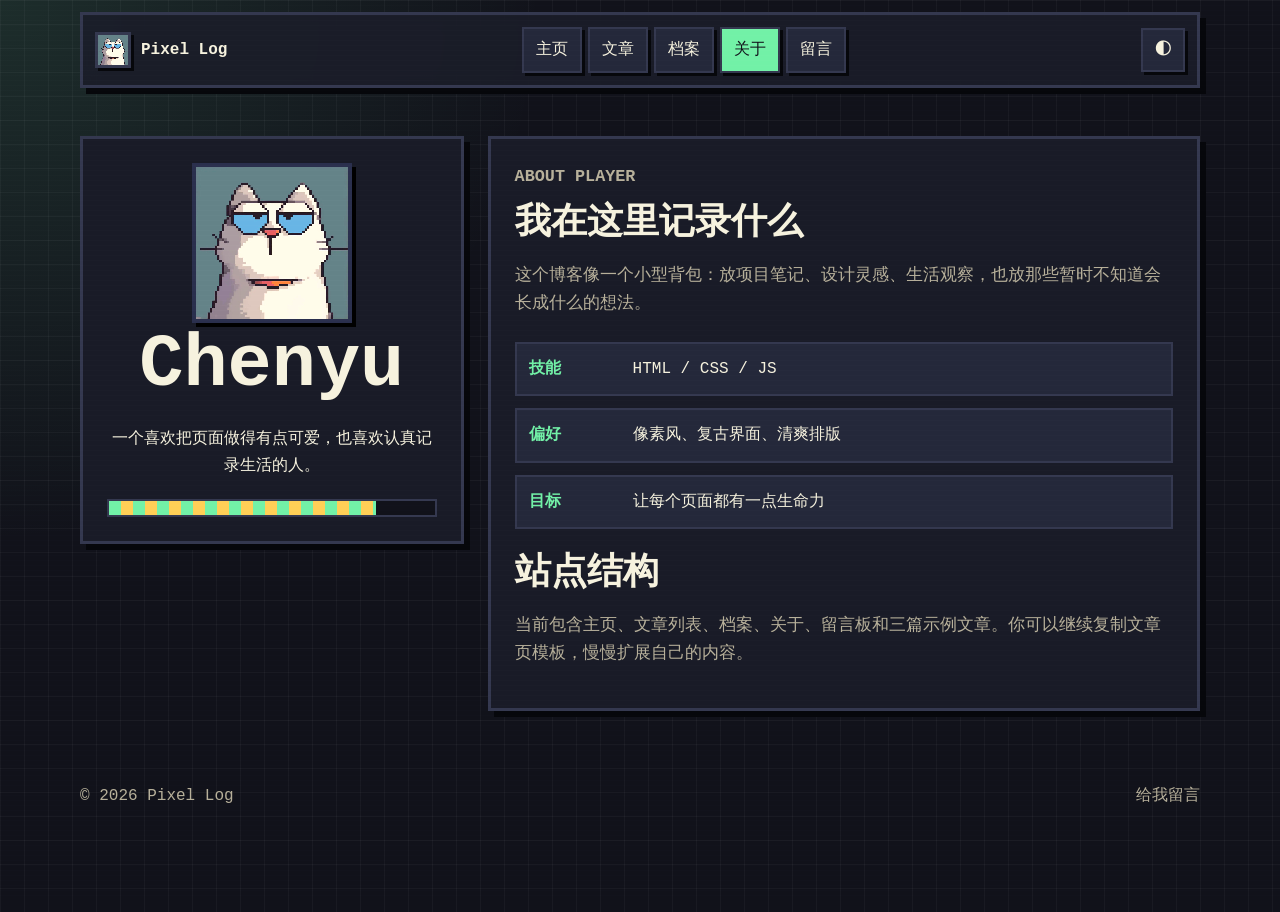
==== about.html @ 26601e98 "Initial pixel blog" ====
<!doctype html>
<html lang="zh-CN">
  <head>
    <meta charset="utf-8">
    <meta name="viewport" content="width=device-width, initial-scale=1">
    <title>关于 | Pixel Log</title>
    <meta name="description" content="关于 Pixel Log 作者的页面。">
    <link rel="icon" type="image/jpeg" href="assets/img/my.jpg">
    <link rel="stylesheet" href="assets/css/style.css">
  </head>
  <body data-page="about">
    <div class="scanline" aria-hidden="true"></div>
    <header class="site-header">
      <a class="brand" href="index.html" aria-label="回到首页">
        <span class="brand-icon"><img src="assets/img/my.jpg" alt=""></span>
        <span>Pixel Log</span>
      </a>
      <nav class="main-nav" aria-label="主导航">
        <a href="index.html">主页</a>
        <a href="posts.html">文章</a>
        <a href="archive.html">档案</a>
        <a href="about.html">关于</a>
        <a href="guestbook.html">留言</a>
      </nav>
      <button class="icon-button" type="button" data-theme-toggle aria-label="切换主题" title="切换主题">◐</button>
    </header>

    <main>
      <section class="about-layout">
        <aside class="player-card">
          <img class="avatar pixel-avatar large" src="assets/img/my.jpg" alt="个人头像">
          <h1>Chenyu</h1>
          <p>一个喜欢把页面做得有点可爱，也喜欢认真记录生活的人。</p>
          <div class="meter" aria-label="创作能量"><span style="width: 82%"></span></div>
        </aside>
        <div class="about-copy">
          <p class="eyebrow">ABOUT PLAYER</p>
          <h2>我在这里记录什么</h2>
          <p>这个博客像一个小型背包：放项目笔记、设计灵感、生活观察，也放那些暂时不知道会长成什么的想法。</p>
          <div class="inventory">
            <div><strong>技能</strong><span>HTML / CSS / JS</span></div>
            <div><strong>偏好</strong><span>像素风、复古界面、清爽排版</span></div>
            <div><strong>目标</strong><span>让每个页面都有一点生命力</span></div>
          </div>
          <h2>站点结构</h2>
          <p>当前包含主页、文章列表、档案、关于、留言板和三篇示例文章。你可以继续复制文章页模板，慢慢扩展自己的内容。</p>
        </div>
      </section>
    </main>

    <footer class="site-footer">
      <span>© 2026 Pixel Log</span>
      <span><a href="guestbook.html">给我留言</a></span>
    </footer>
    <script src="assets/js/main.js" defer></script>
  </body>
</html>
---- assets/css/style.css ----
:root {
  color-scheme: dark;
  --bg: #11121a;
  --panel: #1b1d2a;
  --panel-2: #24283a;
  --text: #f6f2de;
  --muted: #b7b09a;
  --line: #34384f;
  --accent: #72f1a7;
  --accent-2: #ffcf56;
  --accent-3: #ff6f91;
  --accent-4: #6ed3ff;
  --shadow: #06070b;
  --max: 1120px;
}

:root[data-theme="light"] {
  color-scheme: light;
  --bg: #f5f0df;
  --panel: #fff8df;
  --panel-2: #ece4c7;
  --text: #17171f;
  --muted: #5d5a50;
  --line: #292c3d;
  --accent: #168f58;
  --accent-2: #c77b10;
  --accent-3: #d93f63;
  --accent-4: #1677a6;
  --shadow: #c8bd98;
}

* {
  box-sizing: border-box;
}

html {
  scroll-behavior: smooth;
}

body {
  min-height: 100vh;
  margin: 0;
  color: var(--text);
  font-family: "Courier New", "PingFang SC", "Microsoft YaHei", monospace;
  line-height: 1.65;
  background:
    linear-gradient(90deg, rgba(255, 255, 255, 0.035) 1px, transparent 1px),
    linear-gradient(rgba(255, 255, 255, 0.035) 1px, transparent 1px),
    radial-gradient(circle at top left, rgba(114, 241, 167, 0.12), transparent 34rem),
    var(--bg);
  background-size: 24px 24px, 24px 24px, auto, auto;
}

a {
  color: inherit;
  text-decoration: none;
}

a:hover {
  color: var(--accent);
}

img {
  display: block;
  max-width: 100%;
}

button,
input,
textarea {
  font: inherit;
}

::selection {
  color: #11121a;
  background: var(--accent);
}

.scanline {
  position: fixed;
  inset: 0;
  z-index: 20;
  pointer-events: none;
  background: repeating-linear-gradient(
    to bottom,
    rgba(255, 255, 255, 0.035),
    rgba(255, 255, 255, 0.035) 1px,
    transparent 1px,
    transparent 5px
  );
  mix-blend-mode: soft-light;
}

.site-header,
.site-footer,
main {
  width: min(var(--max), calc(100% - 32px));
  margin-inline: auto;
}

.site-header {
  position: sticky;
  top: 12px;
  z-index: 10;
  display: grid;
  grid-template-columns: auto 1fr auto;
  gap: 16px;
  align-items: center;
  min-height: 72px;
  margin-top: 12px;
  padding: 12px;
  border: 3px solid var(--line);
  background: color-mix(in srgb, var(--panel) 90%, transparent);
  box-shadow: 6px 6px 0 var(--shadow);
  backdrop-filter: blur(10px);
}

.brand,
.main-nav,
.hero-actions,
.tag-filters,
.site-footer {
  display: flex;
  align-items: center;
}

.brand {
  gap: 10px;
  font-weight: 900;
  letter-spacing: 0;
}

.brand-icon {
  width: 36px;
  height: 36px;
  overflow: hidden;
  border: 3px solid var(--line);
  background: var(--accent-2);
  box-shadow: 3px 3px 0 var(--shadow);
}

.brand-icon img,
.pixel-avatar {
  width: 100%;
  height: 100%;
  object-fit: cover;
  image-rendering: pixelated;
  filter: saturate(1.15) contrast(1.12);
}

.main-nav {
  justify-content: center;
  gap: 6px;
  flex-wrap: wrap;
}

.main-nav a,
.chip,
.button,
.icon-button,
.link-button {
  min-height: 40px;
  border: 2px solid var(--line);
  color: var(--text);
  background: var(--panel-2);
  box-shadow: 3px 3px 0 var(--shadow);
  cursor: pointer;
  transition: transform 120ms ease, box-shadow 120ms ease, background 120ms ease;
}

.main-nav a {
  display: inline-flex;
  align-items: center;
  padding: 8px 12px;
}

.main-nav a.is-active,
.chip.is-active {
  color: #11121a;
  background: var(--accent);
}

.main-nav a:hover,
.button:hover,
.icon-button:hover,
.chip:hover,
.link-button:hover {
  transform: translate(2px, 2px);
  box-shadow: 1px 1px 0 var(--shadow);
}

.icon-button {
  width: 44px;
  height: 44px;
  padding: 0;
  font-weight: 900;
}

main {
  padding-block: 48px;
}

.hero {
  position: relative;
  display: grid;
  grid-template-columns: minmax(0, 1.2fr) minmax(280px, 0.8fr);
  gap: 28px;
  align-items: stretch;
  min-height: min(620px, calc(100vh - 220px));
  padding: clamp(28px, 5vw, 56px);
  overflow: hidden;
  border: 4px solid var(--line);
  background:
    linear-gradient(135deg, rgba(114, 241, 167, 0.18), transparent 40%),
    linear-gradient(315deg, rgba(255, 111, 145, 0.14), transparent 42%),
    var(--panel);
  box-shadow: 8px 8px 0 var(--shadow);
}

.pixel-grid {
  position: absolute;
  inset: auto 24px 24px auto;
  width: min(280px, 40vw);
  aspect-ratio: 1;
  opacity: 0.55;
  background:
    linear-gradient(90deg, var(--accent) 12px, transparent 12px) 0 0 / 48px 48px,
    linear-gradient(90deg, var(--accent-2) 12px, transparent 12px) 24px 24px / 48px 48px,
    linear-gradient(90deg, var(--accent-3) 12px, transparent 12px) 12px 12px / 48px 48px;
  mask-image: linear-gradient(135deg, transparent, #000 35%, #000 70%, transparent);
}

.hero-copy,
.profile-terminal,
.page-title,
.article,
.article-comments,
.player-card,
.about-copy,
.guestbook,
.toolbar,
.console-strip {
  position: relative;
  z-index: 1;
}

.hero-copy {
  align-self: center;
}

.eyebrow {
  margin: 0 0 12px;
  color: var(--accent-2);
  font-size: 0.78rem;
  font-weight: 900;
  letter-spacing: 0;
  text-transform: uppercase;
}

h1,
h2,
h3,
p {
  overflow-wrap: anywhere;
}

h1,
h2,
h3 {
  margin: 0;
  line-height: 1.18;
}

h1 {
  max-width: 12ch;
  font-size: clamp(2.25rem, 6.5vw, 4.6rem);
}

.page-title h1,
.article h1 {
  max-width: 16ch;
}

h2 {
  font-size: clamp(1.5rem, 3vw, 2.25rem);
}

h3 {
  font-size: 1.15rem;
}

.lead,
.page-title p,
.article > p,
.about-copy p {
  color: var(--muted);
  font-size: 1.05rem;
}

.no-break {
  white-space: nowrap;
}

.hero-actions {
  gap: 12px;
  flex-wrap: wrap;
  margin-top: 28px;
}

.button {
  display: inline-flex;
  align-items: center;
  justify-content: center;
  min-width: 128px;
  padding: 10px 16px;
  font-weight: 900;
}

.button.primary {
  color: #11121a;
  background: var(--accent);
}

.button.ghost {
  background: transparent;
}

.profile-terminal,
.player-card,
.about-copy,
.article,
.article-comments,
.message-form,
.message-item,
.post-card,
.console-box,
.toolbar,
.guestbook {
  border: 3px solid var(--line);
  background: color-mix(in srgb, var(--panel) 94%, black);
  box-shadow: 6px 6px 0 var(--shadow);
}

.profile-terminal {
  display: grid;
  grid-template-columns: 112px 1fr;
  gap: 18px;
  align-self: center;
  padding: 18px;
}

.avatar {
  width: 112px;
  height: 112px;
  border: 4px solid var(--line);
  background: var(--accent-2);
  box-shadow: 4px 4px 0 var(--shadow);
}

.avatar.large {
  width: 160px;
  height: 160px;
  margin-inline: auto;
}

.terminal-label,
.status-grid dt,
.search-box span,
.message-form span {
  margin: 0;
  color: var(--accent-4);
  font-size: 0.72rem;
  font-weight: 900;
  text-transform: uppercase;
}

.typing::after {
  content: "_";
  color: var(--accent);
  animation: blink 1s steps(2, end) infinite;
}

.status-grid {
  grid-column: 1 / -1;
  display: grid;
  grid-template-columns: repeat(3, 1fr);
  gap: 10px;
  margin: 0;
}

.status-grid div {
  padding: 10px;
  border: 2px solid var(--line);
  background: var(--panel-2);
}

.status-grid dd {
  margin: 2px 0 0;
  font-weight: 900;
}

.section {
  margin-top: 42px;
}

.two-col,
.console-strip,
.about-layout,
.guestbook {
  display: grid;
  grid-template-columns: minmax(220px, 0.7fr) minmax(0, 1.3fr);
  gap: 24px;
}

.post-list,
.post-grid {
  display: grid;
  gap: 18px;
}

.post-grid {
  grid-template-columns: repeat(3, minmax(0, 1fr));
}

.post-card {
  min-height: 230px;
  padding: 18px;
}

.post-card h2,
.post-card h3 {
  margin-block: 12px;
}

.post-card p,
.post-card time,
.article-meta {
  color: var(--muted);
}

.post-tag {
  display: inline-flex;
  min-height: 28px;
  align-items: center;
  padding: 2px 8px;
  border: 2px solid var(--line);
  color: #11121a;
  background: var(--accent-2);
  font-size: 0.78rem;
  font-weight: 900;
}

.console-strip {
  align-items: start;
  padding: 24px;
  border: 3px solid var(--line);
  background: var(--panel);
  box-shadow: 6px 6px 0 var(--shadow);
}

.console-box {
  padding: 18px;
  color: var(--accent);
}

.console-box p {
  margin: 6px 0;
}

.page-title {
  margin-bottom: 28px;
}

.page-title h1 {
  margin-bottom: 12px;
}

.toolbar {
  display: grid;
  grid-template-columns: minmax(220px, 1fr) auto;
  gap: 16px;
  align-items: end;
  margin-bottom: 24px;
  padding: 16px;
}

.search-box,
.message-form label {
  display: grid;
  gap: 8px;
}

input,
textarea {
  width: 100%;
  border: 2px solid var(--line);
  color: var(--text);
  background: var(--bg);
  outline: 0;
}

input {
  min-height: 44px;
  padding: 10px 12px;
}

textarea {
  min-height: 132px;
  resize: vertical;
  padding: 12px;
}

input:focus,
textarea:focus {
  border-color: var(--accent);
  box-shadow: 0 0 0 3px color-mix(in srgb, var(--accent) 30%, transparent);
}

.tag-filters {
  gap: 10px;
  flex-wrap: wrap;
}

.chip {
  min-width: 64px;
  padding: 8px 12px;
  font-weight: 900;
}

.empty-state {
  padding: 18px;
  border: 3px dashed var(--line);
  color: var(--muted);
}

.timeline {
  display: grid;
  gap: 18px;
}

.timeline article {
  position: relative;
  padding: 18px 18px 18px 34px;
  border-left: 6px solid var(--accent);
  background: color-mix(in srgb, var(--panel) 92%, transparent);
  box-shadow: 5px 5px 0 var(--shadow);
}

.timeline article::before {
  content: "";
  position: absolute;
  left: -14px;
  top: 24px;
  width: 18px;
  height: 18px;
  border: 3px solid var(--line);
  background: var(--accent-3);
}

.timeline time {
  color: var(--accent-2);
  font-weight: 900;
}

.progress-track {
  position: sticky;
  top: 98px;
  z-index: 5;
  height: 10px;
  margin-bottom: 24px;
  border: 2px solid var(--line);
  background: var(--panel-2);
}

.progress-track span {
  display: block;
  width: 0;
  height: 100%;
  background: linear-gradient(90deg, var(--accent), var(--accent-2), var(--accent-3));
}

.about-layout {
  align-items: start;
}

.player-card,
.about-copy {
  padding: 24px;
}

.player-card {
  text-align: center;
}

.meter {
  height: 18px;
  margin-top: 20px;
  border: 2px solid var(--line);
  background: var(--bg);
}

.meter span {
  display: block;
  height: 100%;
  background: repeating-linear-gradient(90deg, var(--accent), var(--accent) 12px, var(--accent-2) 12px, var(--accent-2) 24px);
}

.inventory {
  display: grid;
  gap: 12px;
  margin: 24px 0;
}

.inventory div {
  display: grid;
  grid-template-columns: 92px 1fr;
  gap: 12px;
  padding: 12px;
  border: 2px solid var(--line);
  background: var(--panel-2);
}

.inventory strong {
  color: var(--accent);
}

.guestbook {
  align-items: start;
  padding: 18px;
}

.message-form {
  display: grid;
  gap: 14px;
  padding: 18px;
}

.message-form.small {
  margin-bottom: 18px;
}

.message-list {
  display: grid;
  gap: 12px;
}

.message-item {
  padding: 14px;
}

.message-item strong {
  color: var(--accent);
}

.message-item time {
  display: block;
  color: var(--muted);
  font-size: 0.78rem;
}

.article-shell {
  max-width: 820px;
}

.article,
.article-comments {
  padding: clamp(20px, 4vw, 36px);
}

.article h1 {
  margin-bottom: 10px;
  font-size: clamp(2rem, 5vw, 4.25rem);
}

.article h2 {
  margin-top: 32px;
}

.article code {
  padding: 2px 6px;
  border: 1px solid var(--line);
  color: var(--accent);
  background: var(--bg);
}

.article-comments {
  margin-top: 28px;
}

.site-footer {
  justify-content: space-between;
  gap: 16px;
  flex-wrap: wrap;
  padding-block: 24px 36px;
  color: var(--muted);
}

.link-button {
  min-height: auto;
  padding: 0;
  border: 0;
  color: inherit;
  background: transparent;
  box-shadow: none;
}

.pixel-spark {
  position: fixed;
  z-index: 15;
  width: 8px;
  height: 8px;
  pointer-events: none;
  background: var(--accent);
  animation: spark 620ms steps(4, end) forwards;
}

@keyframes blink {
  50% {
    opacity: 0;
  }
}

@keyframes spark {
  to {
    opacity: 0;
    transform: translateY(-20px) scale(0.2);
  }
}

@media (max-width: 900px) {
  .site-header,
  .hero,
  .two-col,
  .console-strip,
  .about-layout,
  .guestbook,
  .toolbar {
    grid-template-columns: 1fr;
  }

  .site-header {
    position: static;
  }

  .main-nav {
    justify-content: start;
  }

  .post-grid {
    grid-template-columns: 1fr;
  }

  .profile-terminal {
    grid-template-columns: 88px 1fr;
  }

  .avatar {
    width: 88px;
    height: 88px;
  }
}

@media (max-width: 560px) {
  .site-header,
  .site-footer,
  main {
    width: min(100% - 20px, var(--max));
  }

  .hero {
    min-height: auto;
    padding: 22px;
  }

  .main-nav a {
    flex: 1 1 calc(33.333% - 6px);
    justify-content: center;
    padding-inline: 8px;
  }

  .hero-actions .button {
    width: 100%;
  }

  .status-grid {
    grid-template-columns: 1fr;
  }

  .profile-terminal {
    grid-template-columns: 1fr;
  }

  .inventory div {
    grid-template-columns: 1fr;
  }
}

@media (prefers-reduced-motion: reduce) {
  *,
  *::before,
  *::after {
    scroll-behavior: auto !important;
    animation-duration: 1ms !important;
    transition-duration: 1ms !important;
  }
}
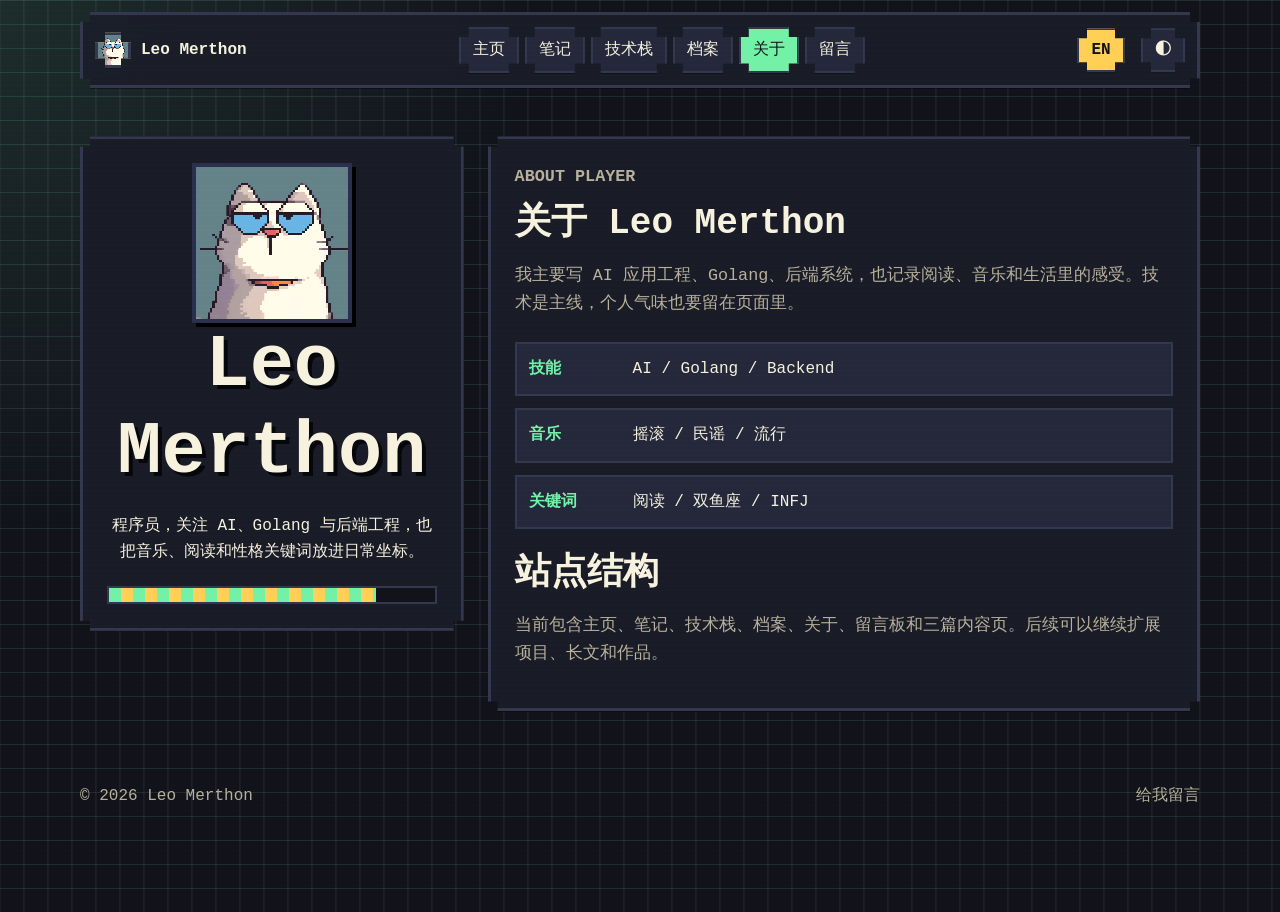
==== commit 7add0ffe: "Refine Leo Merthon pixel site" ====
--- a/about.html
+++ b/about.html
@@ -3,8 +3,8 @@
   <head>
     <meta charset="utf-8">
     <meta name="viewport" content="width=device-width, initial-scale=1">
-    <title>关于 | Pixel Log</title>
-    <meta name="description" content="关于 Pixel Log 作者的页面。">
+    <title>About | Leo Merthon</title>
+    <meta name="description" content="关于 Leo Merthon 的页面。">
     <link rel="icon" type="image/jpeg" href="assets/img/my.jpg">
     <link rel="stylesheet" href="assets/css/style.css">
   </head>
@@ -13,15 +13,17 @@
     <header class="site-header">
       <a class="brand" href="index.html" aria-label="回到首页">
         <span class="brand-icon"><img src="assets/img/my.jpg" alt=""></span>
-        <span>Pixel Log</span>
+        <span>Leo Merthon</span>
       </a>
       <nav class="main-nav" aria-label="主导航">
-        <a href="index.html">主页</a>
-        <a href="posts.html">文章</a>
-        <a href="archive.html">档案</a>
-        <a href="about.html">关于</a>
-        <a href="guestbook.html">留言</a>
+        <a href="index.html" data-i18n="nav.home">主页</a>
+        <a href="posts.html" data-i18n="nav.notes">笔记</a>
+        <a href="stack.html" data-i18n="nav.stack">技术栈</a>
+        <a href="archive.html" data-i18n="nav.archive">档案</a>
+        <a href="about.html" data-i18n="nav.about">关于</a>
+        <a href="guestbook.html" data-i18n="nav.guestbook">留言</a>
       </nav>
+      <button class="lang-button" type="button" data-lang-toggle aria-label="Switch language">EN</button>
       <button class="icon-button" type="button" data-theme-toggle aria-label="切换主题" title="切换主题">◐</button>
     </header>
 
@@ -29,28 +31,28 @@
       <section class="about-layout">
         <aside class="player-card">
           <img class="avatar pixel-avatar large" src="assets/img/my.jpg" alt="个人头像">
-          <h1>Chenyu</h1>
-          <p>一个喜欢把页面做得有点可爱，也喜欢认真记录生活的人。</p>
-          <div class="meter" aria-label="创作能量"><span style="width: 82%"></span></div>
+          <h1>Leo Merthon</h1>
+          <p data-i18n="about.card">程序员，关注 AI、Golang 与后端工程，也把音乐、阅读和性格关键词放进日常坐标。</p>
+          <div class="meter" aria-label="工程能量"><span style="width: 82%"></span></div>
         </aside>
         <div class="about-copy">
-          <p class="eyebrow">ABOUT PLAYER</p>
-          <h2>我在这里记录什么</h2>
-          <p>这个博客像一个小型背包：放项目笔记、设计灵感、生活观察，也放那些暂时不知道会长成什么的想法。</p>
+          <p class="eyebrow" data-i18n="about.eyebrow">ABOUT PLAYER</p>
+          <h2 data-i18n="about.title">关于 Leo Merthon</h2>
+          <p data-i18n="about.body">我主要写 AI 应用工程、Golang、后端系统，也记录阅读、音乐和生活里的感受。技术是主线，个人气味也要留在页面里。</p>
           <div class="inventory">
-            <div><strong>技能</strong><span>HTML / CSS / JS</span></div>
-            <div><strong>偏好</strong><span>像素风、复古界面、清爽排版</span></div>
-            <div><strong>目标</strong><span>让每个页面都有一点生命力</span></div>
+            <div><strong data-i18n="about.skillLabel">技能</strong><span>AI / Golang / Backend</span></div>
+            <div><strong data-i18n="about.musicLabel">音乐</strong><span data-i18n="about.music">摇滚 / 民谣 / 流行</span></div>
+            <div><strong data-i18n="about.identityLabel">关键词</strong><span data-i18n="about.identity">阅读 / 双鱼座 / INFJ</span></div>
           </div>
-          <h2>站点结构</h2>
-          <p>当前包含主页、文章列表、档案、关于、留言板和三篇示例文章。你可以继续复制文章页模板，慢慢扩展自己的内容。</p>
+          <h2 data-i18n="about.structureTitle">站点结构</h2>
+          <p data-i18n="about.structure">当前包含主页、笔记、技术栈、档案、关于、留言板和三篇内容页。后续可以继续扩展项目、长文和作品。</p>
         </div>
       </section>
     </main>
 
     <footer class="site-footer">
-      <span>© 2026 Pixel Log</span>
-      <span><a href="guestbook.html">给我留言</a></span>
+      <span>© 2026 Leo Merthon</span>
+      <span><a href="guestbook.html" data-i18n="footer.leaveMessage">给我留言</a></span>
     </footer>
     <script src="assets/js/main.js" defer></script>
   </body>
--- a/assets/css/style.css
+++ b/assets/css/style.css
@@ -12,6 +12,7 @@
   --accent-4: #6ed3ff;
   --shadow: #06070b;
   --max: 1120px;
+  --pixel-cut: polygon(0 10px, 10px 10px, 10px 0, calc(100% - 10px) 0, calc(100% - 10px) 10px, 100% 10px, 100% calc(100% - 10px), calc(100% - 10px) calc(100% - 10px), calc(100% - 10px) 100%, 10px 100%, 10px calc(100% - 10px), 0 calc(100% - 10px));
 }
 
 :root[data-theme="light"] {
@@ -44,11 +45,13 @@
   font-family: "Courier New", "PingFang SC", "Microsoft YaHei", monospace;
   line-height: 1.65;
   background:
+    repeating-linear-gradient(0deg, transparent 0 23px, rgba(114, 241, 167, 0.08) 23px 24px),
+    repeating-linear-gradient(90deg, transparent 0 23px, rgba(110, 211, 255, 0.07) 23px 24px),
     linear-gradient(90deg, rgba(255, 255, 255, 0.035) 1px, transparent 1px),
     linear-gradient(rgba(255, 255, 255, 0.035) 1px, transparent 1px),
     radial-gradient(circle at top left, rgba(114, 241, 167, 0.12), transparent 34rem),
     var(--bg);
-  background-size: 24px 24px, 24px 24px, auto, auto;
+  background-size: auto, auto, 24px 24px, 24px 24px, auto, auto;
 }
 
 a {
@@ -103,7 +106,7 @@
   top: 12px;
   z-index: 10;
   display: grid;
-  grid-template-columns: auto 1fr auto;
+  grid-template-columns: auto 1fr auto auto;
   gap: 16px;
   align-items: center;
   min-height: 72px;
@@ -113,6 +116,7 @@
   background: color-mix(in srgb, var(--panel) 90%, transparent);
   box-shadow: 6px 6px 0 var(--shadow);
   backdrop-filter: blur(10px);
+  clip-path: var(--pixel-cut);
 }
 
 .brand,
@@ -137,6 +141,7 @@
   border: 3px solid var(--line);
   background: var(--accent-2);
   box-shadow: 3px 3px 0 var(--shadow);
+  clip-path: var(--pixel-cut);
 }
 
 .brand-icon img,
@@ -158,6 +163,7 @@
 .chip,
 .button,
 .icon-button,
+.lang-button,
 .link-button {
   min-height: 40px;
   border: 2px solid var(--line);
@@ -166,6 +172,7 @@
   box-shadow: 3px 3px 0 var(--shadow);
   cursor: pointer;
   transition: transform 120ms ease, box-shadow 120ms ease, background 120ms ease;
+  clip-path: var(--pixel-cut);
 }
 
 .main-nav a {
@@ -193,6 +200,15 @@
   width: 44px;
   height: 44px;
   padding: 0;
+  font-weight: 900;
+}
+
+.lang-button {
+  min-width: 48px;
+  height: 44px;
+  padding: 0 10px;
+  color: #11121a;
+  background: var(--accent-2);
   font-weight: 900;
 }
 
@@ -215,6 +231,40 @@
     linear-gradient(315deg, rgba(255, 111, 145, 0.14), transparent 42%),
     var(--panel);
   box-shadow: 8px 8px 0 var(--shadow);
+  clip-path: var(--pixel-cut);
+}
+
+.hero::before {
+  content: "";
+  position: absolute;
+  inset: 14px;
+  z-index: 0;
+  border: 2px solid rgba(246, 242, 222, 0.12);
+  pointer-events: none;
+  clip-path: var(--pixel-cut);
+}
+
+.hero-art {
+  position: absolute;
+  inset: 0;
+  z-index: 0;
+  width: 100%;
+  height: 100%;
+  object-fit: cover;
+  image-rendering: pixelated;
+  opacity: 0.38;
+  filter: saturate(1.15) contrast(1.08);
+}
+
+.hero::after {
+  content: "";
+  position: absolute;
+  inset: 0;
+  z-index: 0;
+  background:
+    linear-gradient(90deg, color-mix(in srgb, var(--panel) 94%, transparent), rgba(17, 18, 26, 0.7) 55%, rgba(17, 18, 26, 0.35)),
+    repeating-linear-gradient(0deg, transparent 0 15px, rgba(255, 255, 255, 0.045) 15px 16px);
+  pointer-events: none;
 }
 
 .pixel-grid {
@@ -241,7 +291,7 @@
 .toolbar,
 .console-strip {
   position: relative;
-  z-index: 1;
+  z-index: 2;
 }
 
 .hero-copy {
@@ -272,8 +322,14 @@
 }
 
 h1 {
-  max-width: 12ch;
+  max-width: 13ch;
   font-size: clamp(2.25rem, 6.5vw, 4.6rem);
+  text-shadow: 4px 4px 0 var(--shadow);
+}
+
+html[lang="en"] h1 {
+  max-width: 17ch;
+  font-size: clamp(2rem, 5vw, 3.75rem);
 }
 
 .page-title h1,
@@ -335,10 +391,12 @@
 .post-card,
 .console-box,
 .toolbar,
-.guestbook {
+.guestbook,
+.skill-card {
   border: 3px solid var(--line);
   background: color-mix(in srgb, var(--panel) 94%, black);
   box-shadow: 6px 6px 0 var(--shadow);
+  clip-path: var(--pixel-cut);
 }
 
 .profile-terminal {
@@ -425,6 +483,10 @@
 .post-card {
   min-height: 230px;
   padding: 18px;
+  background-image:
+    linear-gradient(90deg, rgba(114, 241, 167, 0.06) 12px, transparent 12px),
+    linear-gradient(rgba(255, 207, 86, 0.05) 12px, transparent 12px);
+  background-size: 48px 48px;
 }
 
 .post-card h2,
@@ -456,6 +518,7 @@
   border: 3px solid var(--line);
   background: var(--panel);
   box-shadow: 6px 6px 0 var(--shadow);
+  clip-path: var(--pixel-cut);
 }
 
 .console-box {
@@ -544,6 +607,7 @@
   border-left: 6px solid var(--accent);
   background: color-mix(in srgb, var(--panel) 92%, transparent);
   box-shadow: 5px 5px 0 var(--shadow);
+  clip-path: var(--pixel-cut);
 }
 
 .timeline article::before {
@@ -629,6 +693,36 @@
   padding: 18px;
 }
 
+.skill-grid {
+  display: grid;
+  grid-template-columns: repeat(4, minmax(0, 1fr));
+  gap: 18px;
+}
+
+.skill-card {
+  min-height: 260px;
+  padding: 20px;
+}
+
+.primary-skill {
+  grid-column: span 2;
+}
+
+.skill-icon {
+  display: inline-grid;
+  place-items: center;
+  width: 64px;
+  height: 64px;
+  margin-bottom: 18px;
+  border: 3px solid var(--line);
+  color: #11121a;
+  background: var(--accent);
+  box-shadow: 4px 4px 0 var(--shadow);
+  font-size: 1.1rem;
+  font-weight: 900;
+  clip-path: var(--pixel-cut);
+}
+
 .message-form {
   display: grid;
   gap: 14px;
@@ -746,8 +840,19 @@
     justify-content: start;
   }
 
+  .lang-button,
+  .icon-button {
+    justify-self: start;
+  }
+
   .post-grid {
     grid-template-columns: 1fr;
+  }
+
+  .skill-grid,
+  .primary-skill {
+    grid-template-columns: 1fr;
+    grid-column: auto;
   }
 
   .profile-terminal {
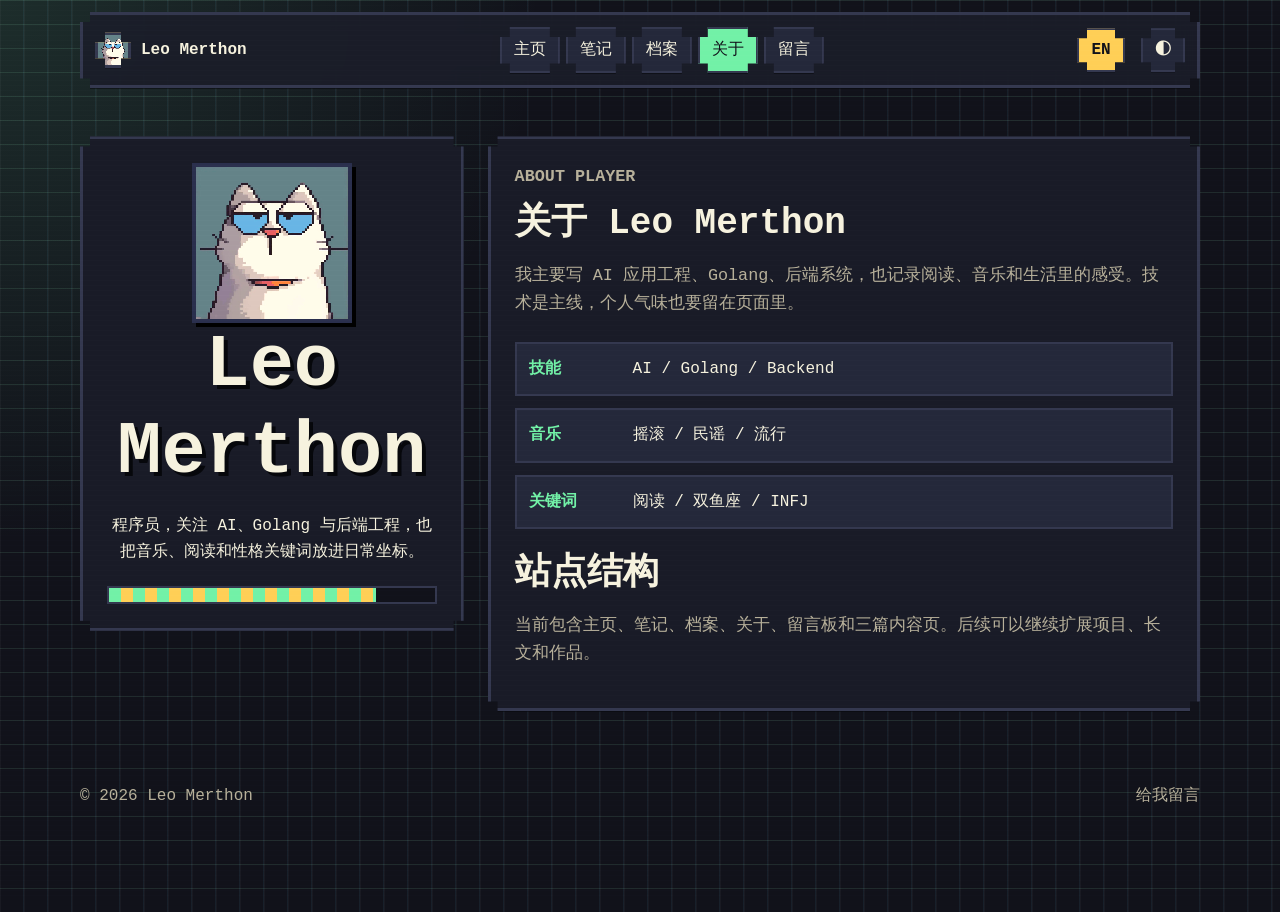
==== commit 5cddafa3: "Simplify navigation and add social links" ====
--- a/about.html
+++ b/about.html
@@ -18,7 +18,6 @@
       <nav class="main-nav" aria-label="主导航">
         <a href="index.html" data-i18n="nav.home">主页</a>
         <a href="posts.html" data-i18n="nav.notes">笔记</a>
-        <a href="stack.html" data-i18n="nav.stack">技术栈</a>
         <a href="archive.html" data-i18n="nav.archive">档案</a>
         <a href="about.html" data-i18n="nav.about">关于</a>
         <a href="guestbook.html" data-i18n="nav.guestbook">留言</a>
@@ -45,7 +44,7 @@
             <div><strong data-i18n="about.identityLabel">关键词</strong><span data-i18n="about.identity">阅读 / 双鱼座 / INFJ</span></div>
           </div>
           <h2 data-i18n="about.structureTitle">站点结构</h2>
-          <p data-i18n="about.structure">当前包含主页、笔记、技术栈、档案、关于、留言板和三篇内容页。后续可以继续扩展项目、长文和作品。</p>
+          <p data-i18n="about.structure">当前包含主页、笔记、档案、关于、留言板和三篇内容页。后续可以继续扩展项目、长文和作品。</p>
         </div>
       </section>
     </main>
--- a/assets/css/style.css
+++ b/assets/css/style.css
@@ -391,8 +391,7 @@
 .post-card,
 .console-box,
 .toolbar,
-.guestbook,
-.skill-card {
+.guestbook {
   border: 3px solid var(--line);
   background: color-mix(in srgb, var(--panel) 94%, black);
   box-shadow: 6px 6px 0 var(--shadow);
@@ -444,6 +443,33 @@
   grid-template-columns: repeat(3, 1fr);
   gap: 10px;
   margin: 0;
+}
+
+.social-dock {
+  grid-column: 1 / -1;
+  display: grid;
+  grid-template-columns: repeat(4, minmax(0, 1fr));
+  gap: 10px;
+}
+
+.social-dock a {
+  display: grid;
+  place-items: center;
+  min-height: 42px;
+  border: 2px solid var(--line);
+  color: var(--text);
+  background: var(--panel-2);
+  box-shadow: 3px 3px 0 var(--shadow);
+  font-weight: 900;
+  clip-path: var(--pixel-cut);
+  transition: transform 120ms ease, box-shadow 120ms ease, background 120ms ease;
+}
+
+.social-dock a:hover {
+  color: #11121a;
+  background: var(--accent-2);
+  transform: translate(2px, 2px);
+  box-shadow: 1px 1px 0 var(--shadow);
 }
 
 .status-grid div {
@@ -693,36 +719,6 @@
   padding: 18px;
 }
 
-.skill-grid {
-  display: grid;
-  grid-template-columns: repeat(4, minmax(0, 1fr));
-  gap: 18px;
-}
-
-.skill-card {
-  min-height: 260px;
-  padding: 20px;
-}
-
-.primary-skill {
-  grid-column: span 2;
-}
-
-.skill-icon {
-  display: inline-grid;
-  place-items: center;
-  width: 64px;
-  height: 64px;
-  margin-bottom: 18px;
-  border: 3px solid var(--line);
-  color: #11121a;
-  background: var(--accent);
-  box-shadow: 4px 4px 0 var(--shadow);
-  font-size: 1.1rem;
-  font-weight: 900;
-  clip-path: var(--pixel-cut);
-}
-
 .message-form {
   display: grid;
   gap: 14px;
@@ -849,12 +845,6 @@
     grid-template-columns: 1fr;
   }
 
-  .skill-grid,
-  .primary-skill {
-    grid-template-columns: 1fr;
-    grid-column: auto;
-  }
-
   .profile-terminal {
     grid-template-columns: 88px 1fr;
   }
